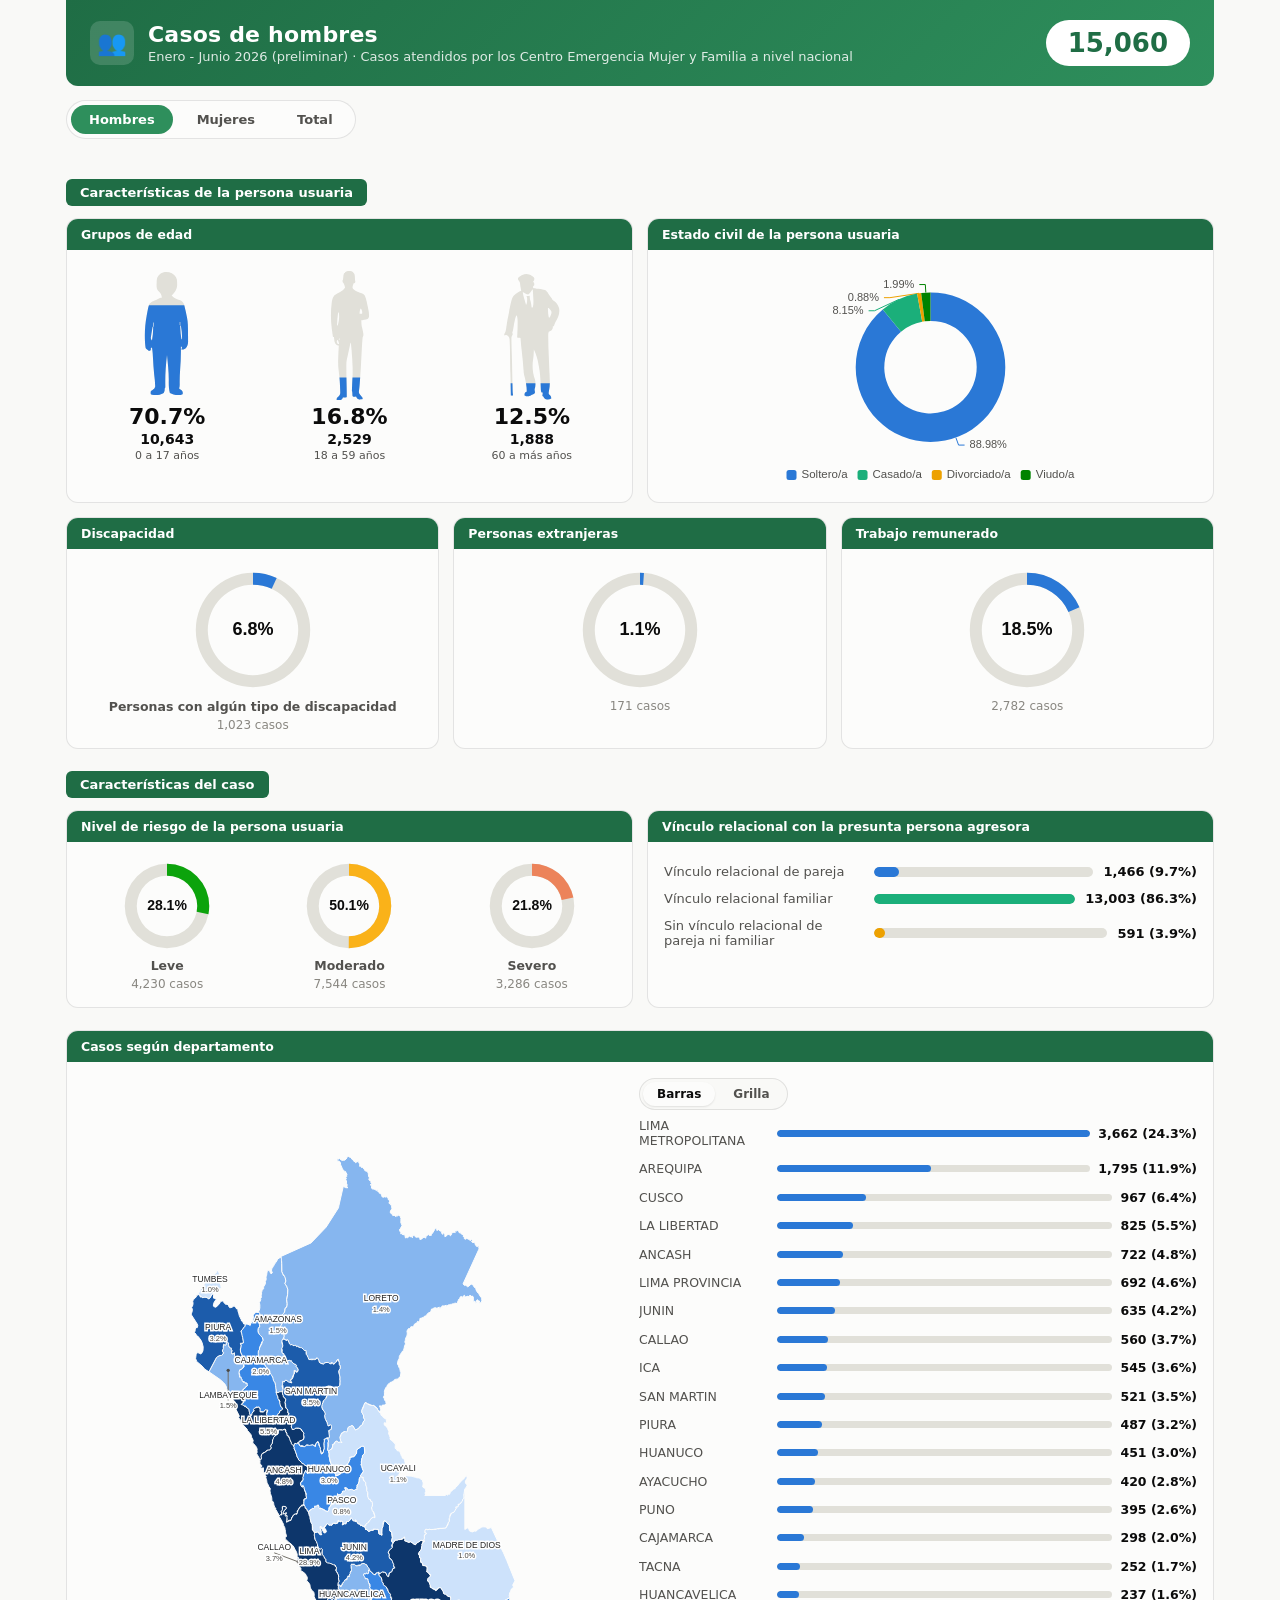
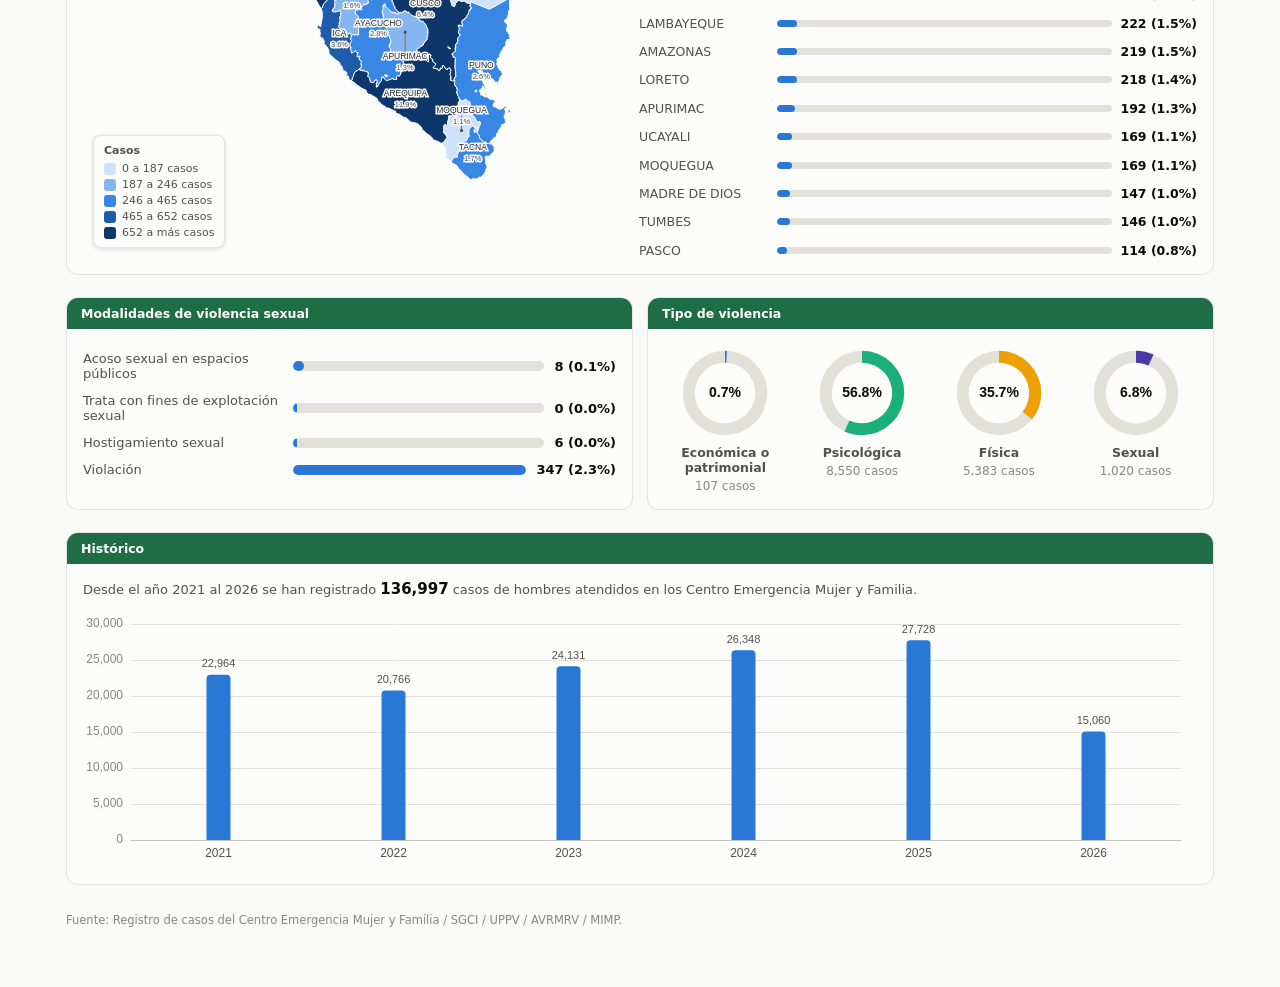
==== index.html @ 8c0f5507 "Preparar página para GitHub Pages" ====
<!DOCTYPE html>
<html lang="es">
<head>
    <meta charset="UTF-8">

    <meta
        http-equiv="refresh"
        content="0; url=./pagina/index.html"
    >

    <title>Dashboard MIMP</title>

    <script>
        window.location.replace("./pagina/index.html");
    </script>
</head>

<body>
    <p>
        Abriendo dashboard...
        <a href="./pagina/index.html">Ingresar</a>
    </p>
</body>
</html>
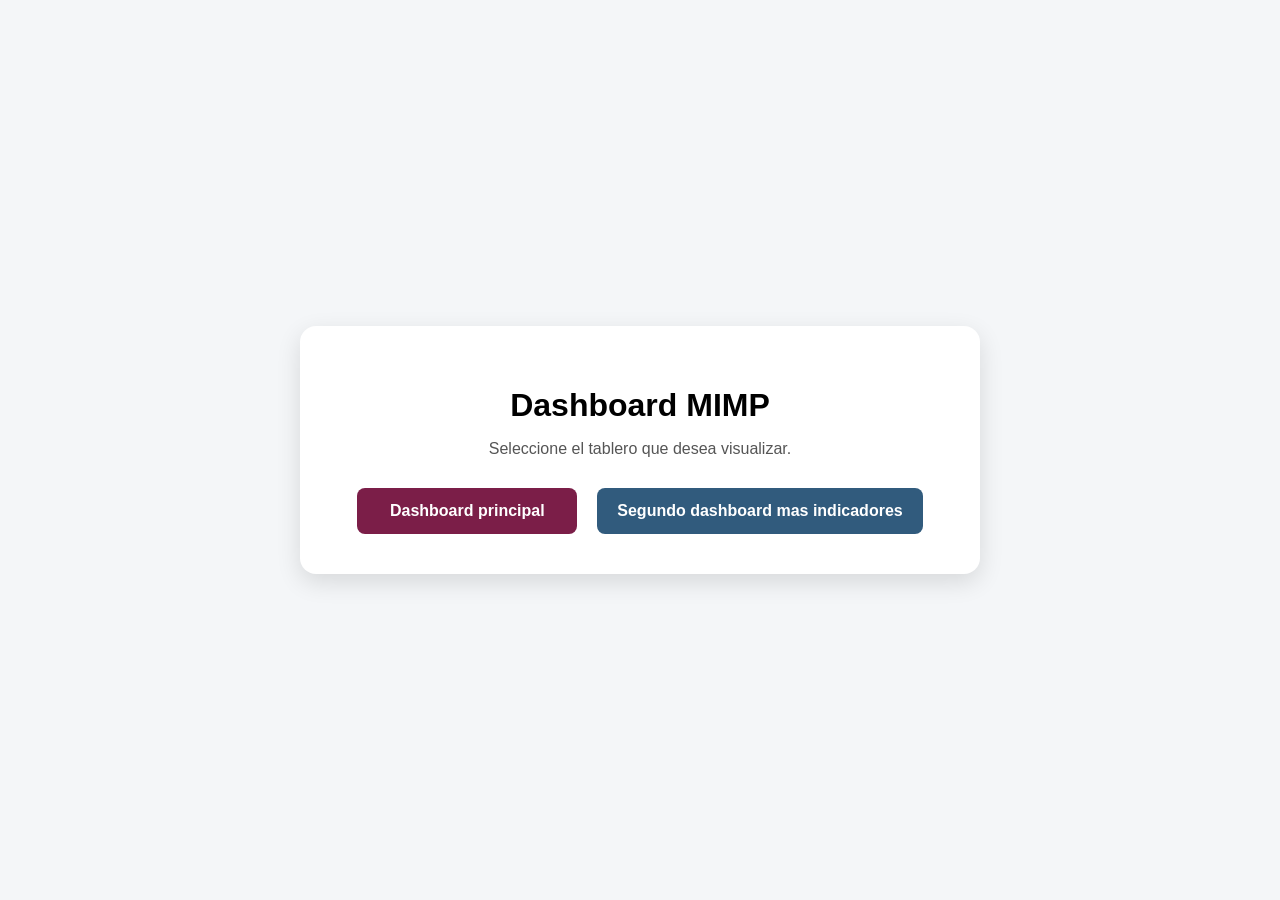
==== commit 63da21ae: "con dos links" ====
--- a/index.html
+++ b/index.html
@@ -2,23 +2,99 @@
 <html lang="es">
 <head>
     <meta charset="UTF-8">
-
     <meta
-        http-equiv="refresh"
-        content="0; url=./pagina/index.html"
+        name="viewport"
+        content="width=device-width, initial-scale=1.0"
     >
 
     <title>Dashboard MIMP</title>
 
-    <script>
-        window.location.replace("./pagina/index.html");
-    </script>
+    <style>
+        body {
+            margin: 0;
+            min-height: 100vh;
+            display: flex;
+            justify-content: center;
+            align-items: center;
+            font-family: Arial, sans-serif;
+            background: #f4f6f8;
+        }
+
+        .contenedor {
+            width: 90%;
+            max-width: 600px;
+            padding: 40px;
+            text-align: center;
+            background: white;
+            border-radius: 16px;
+            box-shadow: 0 8px 25px rgba(0, 0, 0, 0.12);
+        }
+
+        h1 {
+            margin-bottom: 10px;
+        }
+
+        p {
+            margin-bottom: 30px;
+            color: #555;
+        }
+
+        .enlaces {
+            display: flex;
+            justify-content: center;
+            gap: 20px;
+            flex-wrap: wrap;
+        }
+
+        .boton {
+            min-width: 180px;
+            padding: 14px 20px;
+            border-radius: 8px;
+            text-decoration: none;
+            font-weight: bold;
+            color: white;
+            background: #7b1e48;
+            transition: transform 0.2s, opacity 0.2s;
+        }
+
+        .boton:hover {
+            transform: translateY(-2px);
+            opacity: 0.9;
+        }
+
+        .boton-secundario {
+            background: #315b7d;
+        }
+    </style>
 </head>
 
 <body>
-    <p>
-        Abriendo dashboard...
-        <a href="./pagina/index.html">Ingresar</a>
-    </p>
+
+    <main class="contenedor">
+
+        <h1>Dashboard MIMP</h1>
+
+        <p>Seleccione el tablero que desea visualizar.</p>
+
+        <div class="enlaces">
+
+            <a
+                class="boton"
+                href="./pagina/index.html"
+            >
+                Dashboard principal
+            </a>
+
+            <a
+                class="boton boton-secundario"
+                href="./pagina/index_v2.html"
+            >
+                Segundo dashboard mas indicadores
+            </a>
+
+        </div>
+
+    </main>
+
 </body>
 </html>
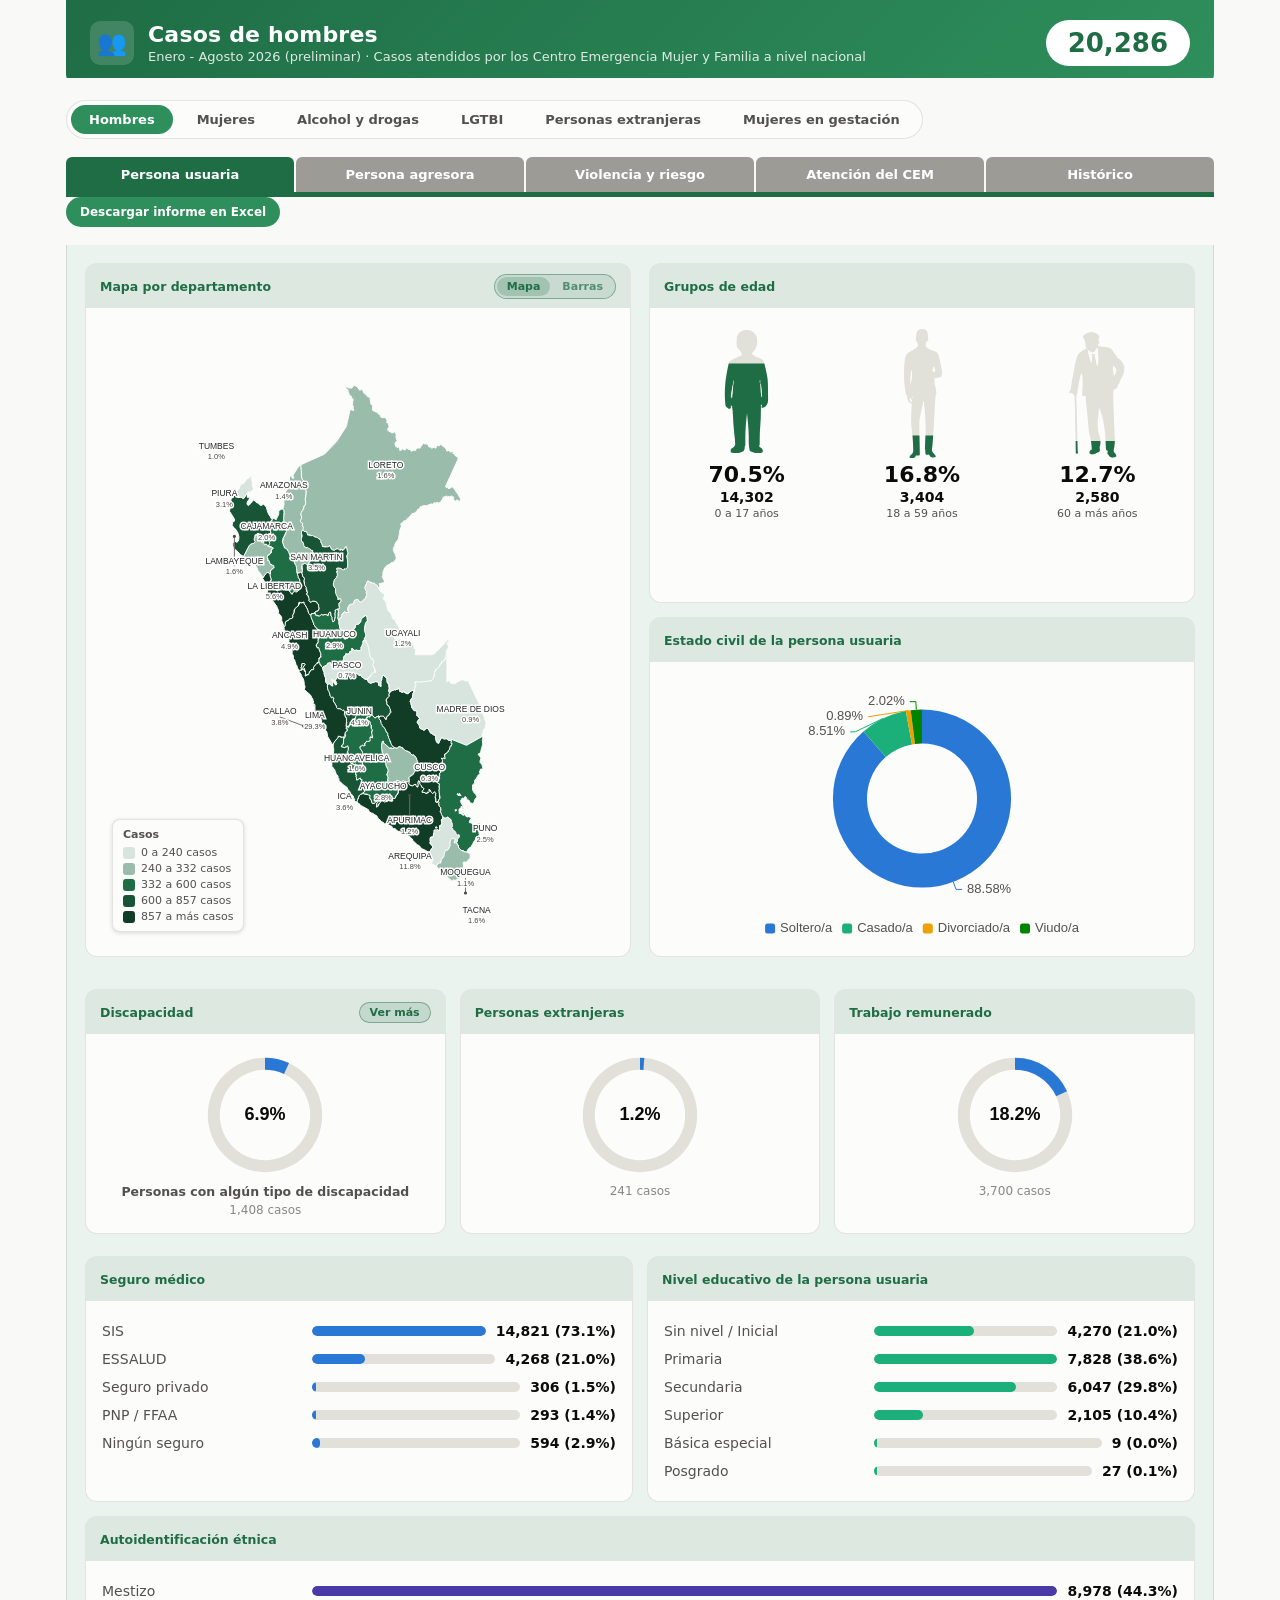
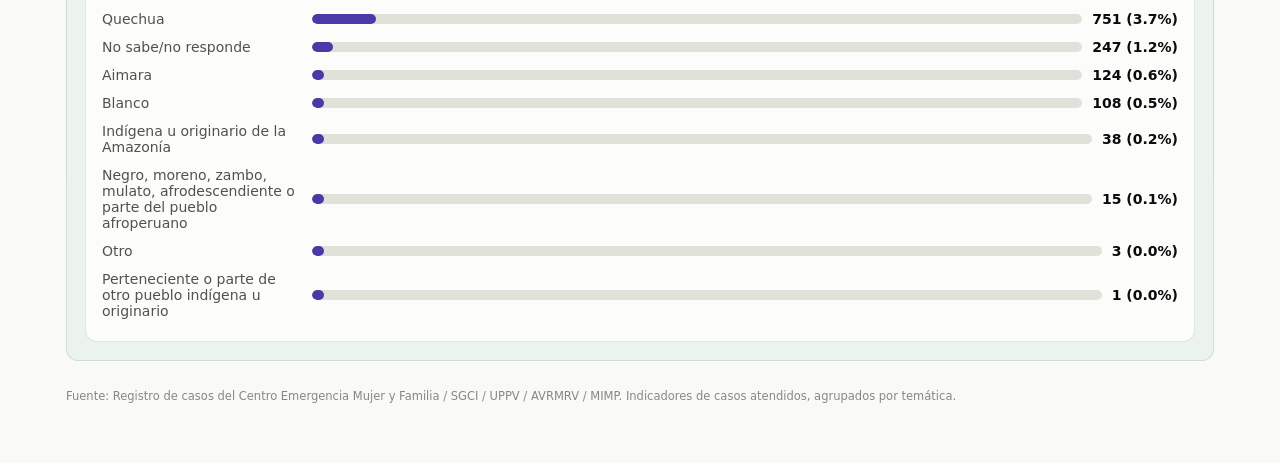
==== commit ce1ba2d8: "Actualizar dashboard al corte de agosto 2026" ====
--- a/index.html
+++ b/index.html
@@ -6,6 +6,11 @@
         name="viewport"
         content="width=device-width, initial-scale=1.0"
     >
+    <meta http-equiv="refresh" content="0; url=./pagina/index_v2.html">
+
+    <script>
+        window.location.replace("./pagina/index_v2.html");
+    </script>
 
     <title>Dashboard MIMP</title>
 
@@ -62,9 +67,6 @@
             opacity: 0.9;
         }
 
-        .boton-secundario {
-            background: #315b7d;
-        }
     </style>
 </head>
 
@@ -74,22 +76,15 @@
 
         <h1>Dashboard MIMP</h1>
 
-        <p>Seleccione el tablero que desea visualizar.</p>
+        <p>Acceda al tablero de casos atendidos por los Centros Emergencia Mujer y Familia.</p>
 
         <div class="enlaces">
 
             <a
                 class="boton"
-                href="./pagina/index.html"
-            >
-                Dashboard principal
-            </a>
-
-            <a
-                class="boton boton-secundario"
                 href="./pagina/index_v2.html"
             >
-                Segundo dashboard mas indicadores
+                Abrir dashboard
             </a>
 
         </div>
@@ -97,4 +92,4 @@
     </main>
 
 </body>
-</html>+</html>
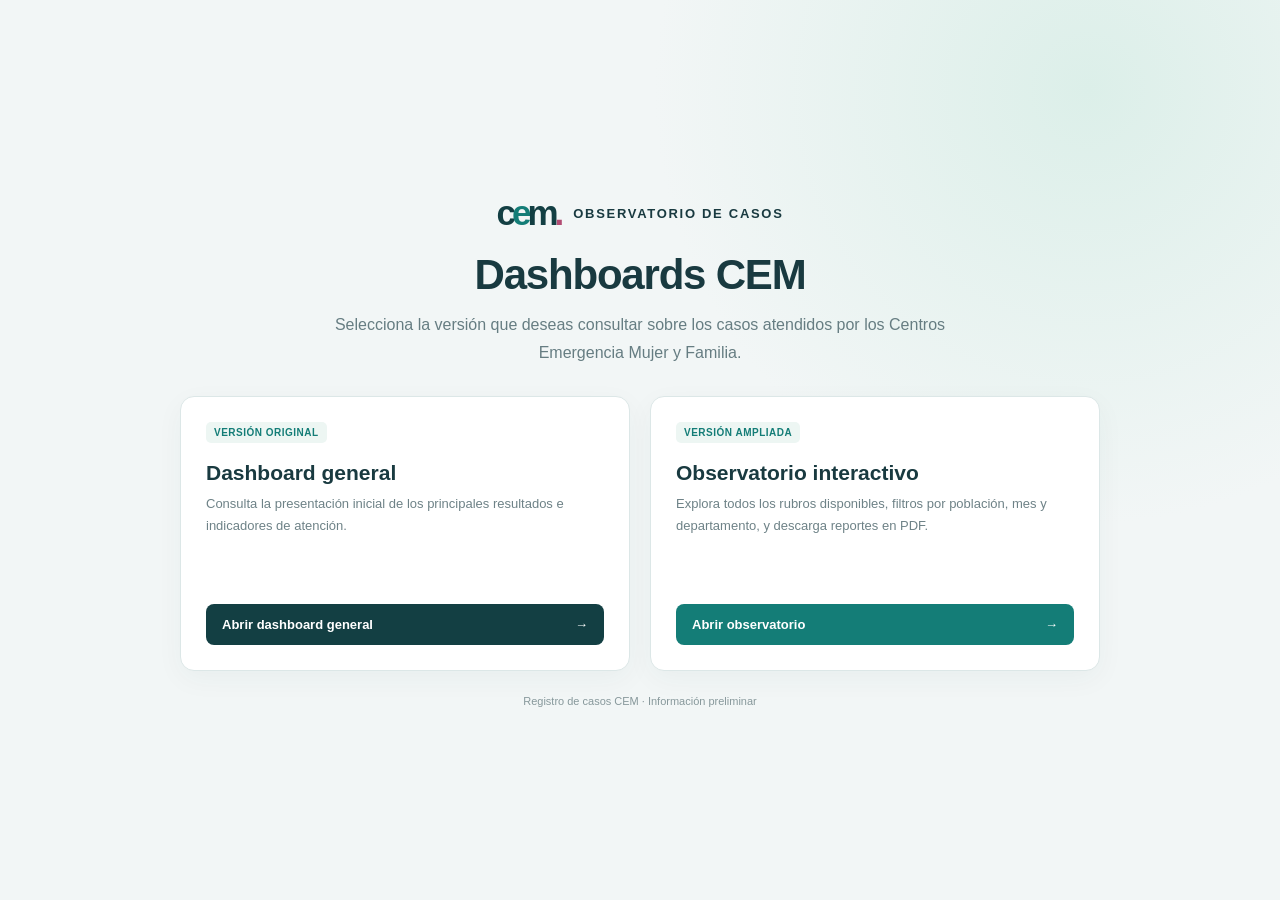
==== commit be86631d: "actu" ====
--- a/index.html
+++ b/index.html
@@ -1,95 +1,28 @@
-<!DOCTYPE html>
+<!doctype html>
 <html lang="es">
 <head>
-    <meta charset="UTF-8">
-    <meta
-        name="viewport"
-        content="width=device-width, initial-scale=1.0"
-    >
-    <meta http-equiv="refresh" content="0; url=./pagina/index_v2.html">
-
-    <script>
-        window.location.replace("./pagina/index_v2.html");
-    </script>
-
-    <title>Dashboard MIMP</title>
-
-    <style>
-        body {
-            margin: 0;
-            min-height: 100vh;
-            display: flex;
-            justify-content: center;
-            align-items: center;
-            font-family: Arial, sans-serif;
-            background: #f4f6f8;
-        }
-
-        .contenedor {
-            width: 90%;
-            max-width: 600px;
-            padding: 40px;
-            text-align: center;
-            background: white;
-            border-radius: 16px;
-            box-shadow: 0 8px 25px rgba(0, 0, 0, 0.12);
-        }
-
-        h1 {
-            margin-bottom: 10px;
-        }
-
-        p {
-            margin-bottom: 30px;
-            color: #555;
-        }
-
-        .enlaces {
-            display: flex;
-            justify-content: center;
-            gap: 20px;
-            flex-wrap: wrap;
-        }
-
-        .boton {
-            min-width: 180px;
-            padding: 14px 20px;
-            border-radius: 8px;
-            text-decoration: none;
-            font-weight: bold;
-            color: white;
-            background: #7b1e48;
-            transition: transform 0.2s, opacity 0.2s;
-        }
-
-        .boton:hover {
-            transform: translateY(-2px);
-            opacity: 0.9;
-        }
-
-    </style>
+  <meta charset="utf-8">
+  <meta name="viewport" content="width=device-width, initial-scale=1">
+  <meta name="theme-color" content="#133f43">
+  <title>Dashboards CEM · MIMP</title>
+  <style>
+    :root{font-family:Inter,"Segoe UI",Arial,sans-serif;color:#193a40;background:#f2f6f6}*{box-sizing:border-box}
+    body{margin:0;min-height:100vh;display:grid;place-items:center;padding:28px;background:radial-gradient(circle at 85% 10%,#dcefe9 0,transparent 32%),#f2f6f6}
+    main{width:min(920px,100%)}header{text-align:center;margin-bottom:30px}.brand{display:inline-flex;align-items:center;gap:13px;margin-bottom:18px;font-size:13px;font-weight:700;letter-spacing:1.7px}.brand-mark{font-size:35px;letter-spacing:-4px;color:#133f43}.brand-mark span{color:#147d77}.brand-mark i{color:#b24c73;font-style:normal}
+    h1{margin:0;font-size:clamp(28px,4vw,42px);letter-spacing:-1.2px}header p{max-width:630px;margin:12px auto 0;color:#667d82;line-height:1.7}.dashboards{display:grid;grid-template-columns:repeat(2,minmax(0,1fr));gap:20px}
+    article{display:flex;flex-direction:column;min-height:275px;padding:25px;background:#fff;border:1px solid #dce7e7;border-radius:14px;box-shadow:0 8px 28px #173f430b}.tag{align-self:flex-start;padding:5px 8px;border-radius:5px;background:#edf6f3;color:#147d77;font-size:10px;font-weight:700;letter-spacing:.5px}
+    h2{margin:18px 0 8px;font-size:21px}article p{margin:0;color:#6e8287;font-size:13px;line-height:1.7;flex:1}a{display:flex;align-items:center;justify-content:space-between;margin-top:24px;padding:13px 16px;border-radius:8px;background:#133f43;color:#fff;text-decoration:none;font-size:13px;font-weight:700;transition:transform .2s,background .2s}article:last-child a{background:#147d77}a:hover{transform:translateY(-2px);background:#0e6863}a:focus-visible{outline:3px solid #44b7ad;outline-offset:3px}
+    footer{text-align:center;margin-top:24px;color:#87989b;font-size:11px}@media(max-width:650px){body{padding:20px}.dashboards{grid-template-columns:1fr}article{min-height:235px}}@media(prefers-reduced-motion:reduce){a{transition:none}}
+  </style>
 </head>
-
 <body>
-
-    <main class="contenedor">
-
-        <h1>Dashboard MIMP</h1>
-
-        <p>Acceda al tablero de casos atendidos por los Centros Emergencia Mujer y Familia.</p>
-
-        <div class="enlaces">
-
-            <a
-                class="boton"
-                href="./pagina/index_v2.html"
-            >
-                Abrir dashboard
-            </a>
-
-        </div>
-
-    </main>
-
+  <main>
+    <header><div class="brand"><span class="brand-mark">c<span>e</span>m<i>.</i></span><span>OBSERVATORIO DE CASOS</span></div><h1>Dashboards CEM</h1><p>Selecciona la versión que deseas consultar sobre los casos atendidos por los Centros Emergencia Mujer y Familia.</p></header>
+    <section class="dashboards" aria-label="Versiones disponibles">
+      <article><span class="tag">VERSIÓN ORIGINAL</span><h2>Dashboard general</h2><p>Consulta la presentación inicial de los principales resultados e indicadores de atención.</p><a href="./pagina/index_v2.html">Abrir dashboard general <span aria-hidden="true">→</span></a></article>
+      <article><span class="tag">VERSIÓN AMPLIADA</span><h2>Observatorio interactivo</h2><p>Explora todos los rubros disponibles, filtros por población, mes y departamento, y descarga reportes en PDF.</p><a href="./pagina2/index.html">Abrir observatorio <span aria-hidden="true">→</span></a></article>
+    </section>
+    <footer>Registro de casos CEM · Información preliminar</footer>
+  </main>
 </body>
 </html>
